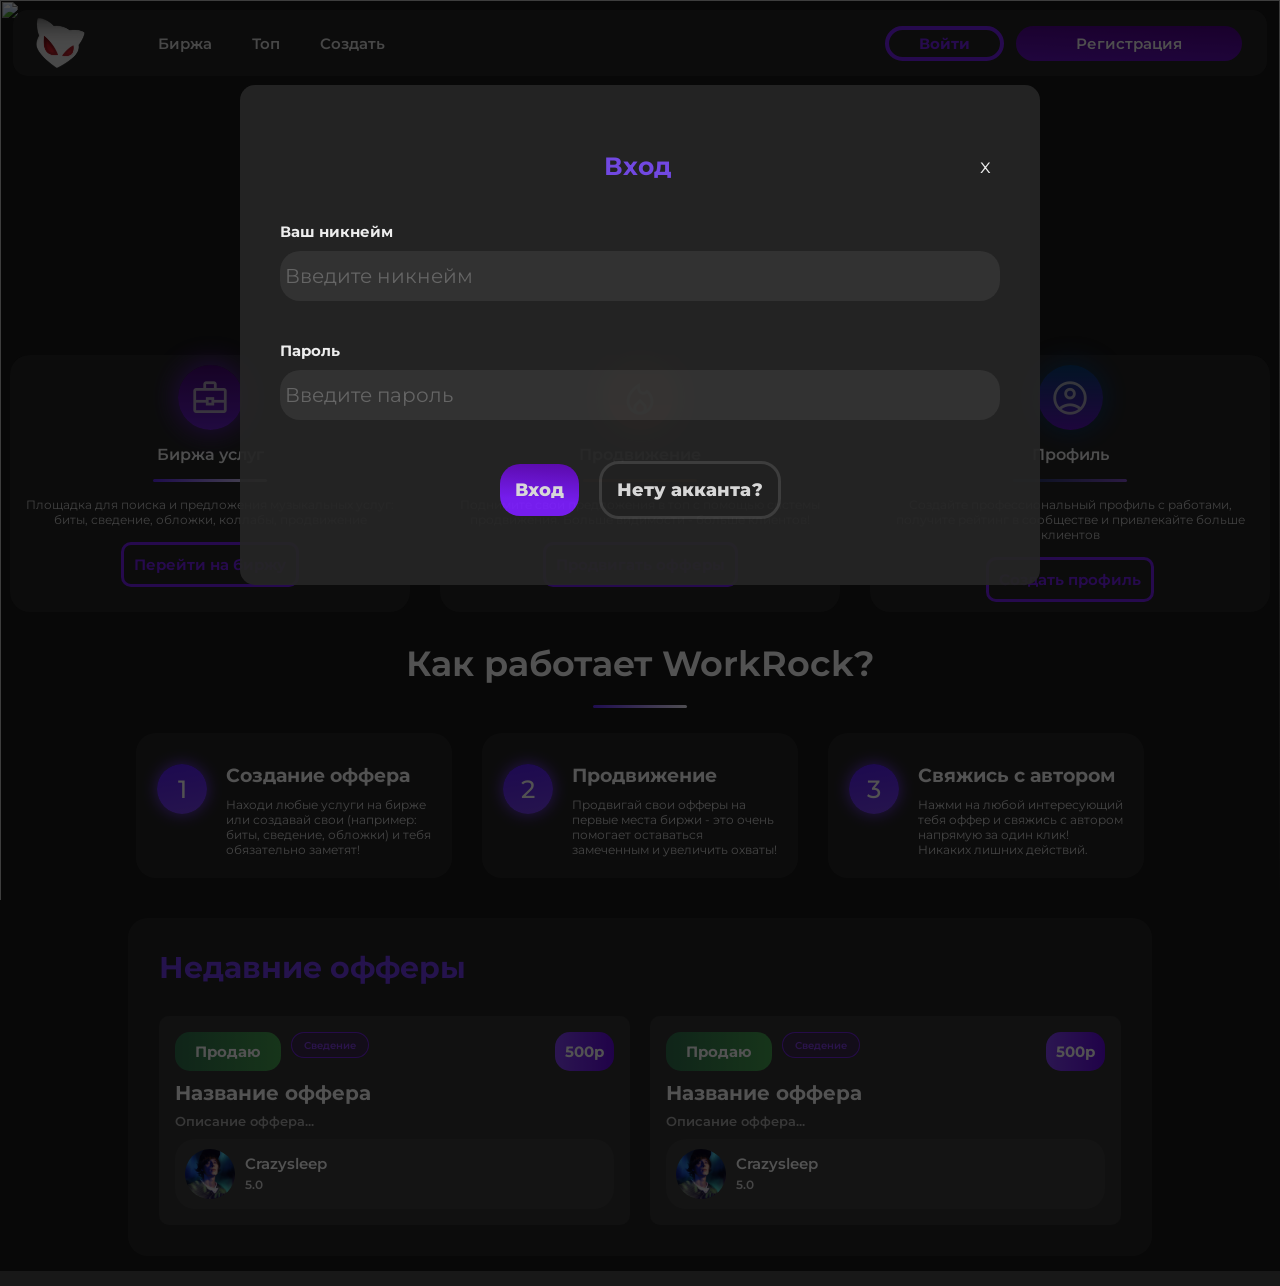
==== index.html @ 832df9e0 "Add files via upload" ====
<!doctype html>
<html lang="ru">
  <head>
    <meta charset="UTF-8" />
    <meta name="viewport" content="width=device-width, initial-scale=1.0" />
    <title>Главная страница</title>
    <link rel="stylesheet" href="/scss/index.css" />
    <link
      href="https://fonts.googleapis.com/css2?family=Material+Symbols+Outlined"
      rel="stylesheet"
    />
  </head>
  <body>
    <!-- шапка -->
    <header class="header">
      <div class="header_logo"></div>
      <div class="header_nav">
        <a href="" class="header_nav_a">Биржа</a>
        <a href="" class="header_nav_a">Топ</a>
        <a href="" class="header_nav_a">Создать</a>
      </div>
      <div class="header_register">
        <button class="header_register_a_vh modal_vhrg">Войти</button>
        <button class="header_register_a_rg modal_vhrg">Регистрация</button>
      </div>
    </header>

    <!-- гифка -->
    <div class="con_one">
      <div class="gif_con">
        <img
          class="gif"
          src="https://media1.giphy.com/media/v1.Y2lkPTc5MGI3NjExdjl0ODY4eGNld2w3MTBham90aWJibW5sY29uaXBnZmtyMDhxZHY2diZlcD12MV9pbnRlcm5hbF9naWZfYnlfaWQmY3Q9Zw/vyaf70QxWQuD8dFiej/giphy.gif"
          alt=""
        />
        <span class="gif_span"></span>
      </div>
    </div>

    <!-- блоки после гифки -->
    <div class="con_block">
      <div class="block block_one">
        <div class="block_ico_port bico">
          <span class="material-symbols-outlined"> business_center </span>
        </div>
        <div class="block_one_h1">Биржа услуг</div>
        <div class="block_one_line bline"></div>
        <div class="block_one_p">
          Площадка для поиска и предложения музыкальных услуг: биты, сведение,
          обложки, коллабы, продвижение
        </div>
        <a href="#" class="block_one_button">Перейти на биржу</a>
      </div>

      <div class="block block_two">
        <div class="block_ico_fire bico">
          <span class="material-symbols-outlined"> local_fire_department </span>
        </div>
        <div class="block_two_h1">Продвижение</div>
        <div class="block_two_line bline"></div>
        <div class="block_two_p">
          Поднимите свои предложения в топ с помощью системы продвижения. Больше
          видимости - больше клиентов!
        </div>
        <a href="#" class="block_two_button">Продвигать офферы</a>
      </div>

      <div class="block block_fre">
        <div class="block_ico_prof bico">
          <span class="material-symbols-outlined"> account_circle </span>
        </div>
        <div class="block_fre_h1">Профиль</div>
        <div class="block_fre_line bline"></div>
        <div class="block_fre_p">
          Создайте профессиональный профиль с работами, получите рейтинг в
          сообществе и привлекайте больше клиентов
        </div>
        <a href="#" class="block_fre_button">Создать профиль</a>
      </div>
    </div>

    <!-- блоки 1 , 2 ,3 -->
    <div class="con_block_two">
      <div class="con_block_two_top">
        <div class="con_block_two_top_h1">Как работает WorkRock?</div>
        <div class="con_block_two_top_line"></div>
      </div>
      <div class="con_block_two_grid">
        <div class="con_block_two_grid_block">
          <div class="con_block_two_grid_block_number">1</div>
          <div class="con_block_two_grid_block_info">
            <h1 class="con_block_two_grid_block_info_h1">Создание оффера</h1>
            <p class="con_block_two_grid_block_info_p">
              Находи любые услуги на бирже или создавай свои (например: биты,
              сведение, обложки) и тебя обязательно заметят!
            </p>
          </div>
        </div>
        <div class="con_block_two_grid_block">
          <div class="con_block_two_grid_block_number">2</div>
          <div class="con_block_two_grid_block_info">
            <h1 class="con_block_two_grid_block_info_h1">Продвижение</h1>
            <p class="con_block_two_grid_block_info_p">
              Продвигай свои офферы на первые места биржи - это очень помогает
              оставаться замеченным и увеличить охваты!
            </p>
          </div>
        </div>
        <div class="con_block_two_grid_block">
          <div class="con_block_two_grid_block_number">3</div>
          <div class="con_block_two_grid_block_info">
            <h1 class="con_block_two_grid_block_info_h1">Свяжись с автором</h1>
            <p class="con_block_two_grid_block_info_p">
              Нажми на любой интересующий тебя оффер и свяжись с автором
              напрямую за один клик! Никаких лишних действий.
            </p>
          </div>
        </div>
      </div>
    </div>

    <!-- офферы -->
    <div class="con_offers">
      <div class="con_offers_h1">Недавние офферы</div>
      <div class="con_offers_overfl">
        <div class="offer">
          <div class="offer_top">
            <div class="offer_top_block">Продаю</div>
            <div class="offer_top_block offtb">Сведение</div>
            <div class="offer_top_block offtbb">500р</div>
          </div>
          <div class="offer_h1">Название оффера</div>
          <div class="offer_p">Описание оффера...</div>
          <div class="offer_profile">
            <img src="/img/1.jpg" alt="" class="offer_profile_avatar" />
            <div class="offer_profile_con">
              <div class="offer_profile_con_nickname">Crazysleep</div>
              <div class="offer_profile_con_otziv">5.0</div>
            </div>
          </div>
        </div>
        <div class="offer">
          <div class="offer_top">
            <div class="offer_top_block">Продаю</div>
            <div class="offer_top_block offtb">Сведение</div>
            <div class="offer_top_block offtbb">500р</div>
          </div>
          <div class="offer_h1">Название оффера</div>
          <div class="offer_p">Описание оффера...</div>
          <div class="offer_profile">
            <img src="/img/1.jpg" alt="" class="offer_profile_avatar" />
            <div class="offer_profile_con">
              <div class="offer_profile_con_nickname">Crazysleep</div>
              <div class="offer_profile_con_otziv">5.0</div>
            </div>
          </div>
        </div>
      </div>
    </div>

    <!-- модальный блок-окно -->
    <div class="modal_con">
      <div class="modal_block">
        <div class="modal_con_h1rg">
          <h1 class="modal_block_h1rg">Регистрация</h1>
          <h1 class="modal_block_h1">x</h1>
        </div>
          <div class="modal_nick">
            <h1 class="modal_nick_h1">Ваш никнейм</h1>
            <input class="modal_nick_input" type="name" placeholder="Введите никнейм"/>
          </div>
          <div class="modal_pass">
            <h1 class="modal_pass_h1">Пароль</h1>
            <input class="modal_pass_input" type="password" placeholder="Введите пароль"/>
          </div>
          <div class="modal_2pass">
            <h1 class="modal_2pass_h1">Подтвердите пароль</h1>
            <input class="modal_2pass_input" type="password" placeholder="Введите снова пароль"/>
          </div>
          <div class="modal_tg">
            <div class="modal_tg_h1">Telegram для связи (обязательно)</div>
            <div class="modal_tg_con">
              <input type="text" class="modal_tg_con_input" value="@" placeholder="@nickname"/>
              <div class="modal_tg_con_p">
                Ссылка будет в вашем профиле. Можно изменить позже
              </div>
            </div>
          </div>
          <div class="modal_rg">
            <button class="modal_rg_rg">Зарегистрироваться</button>
            <button class="modal_rg_vh">Есть аккаунт?</button>
          </div>
        </div>
      </div>
    </div>

    <!-- модальное окно входа -->
      <div class="modal_con_rg">

      <div class="modal_con_rg_block">

        <div class="modal_con_rg_block_conh1">
          <h1 class="modal_con_rg_block_conh1_vh">Вход</h1>
          <h1 class="modal_con_rg_block_conh1_x">x</h1>
        </div>

          <div class="modal_con_rg_block_nick">
            <h1 class="modal_con_rg_block_nick_name">Ваш никнейм</h1>
            <input class="modal_con_rg_block_nick_inp" type="name" placeholder="Введите никнейм"/>
          </div>

          <div class="modal_con_rg_block_pass">
            <h1 class="modal_con_rg_block_pass_pass">Пароль</h1>
            <input class="modal_con_rg_block_pass_inp" type="password" placeholder="Введите пароль"/>
          </div>

          <div class="modal_con_rg_block_vh">
            <button class="modal_con_rg_block_vh_vhod">Вход</button>
            <button class="modal_con_rg_block_vh_vh">Нету акканта?</button>
          </div>

        </div>
      </div>
    </div>

    <script src="/js/index.js"></script>
  </body>
</html>
---- scss/index.css ----
@import url("https://fonts.googleapis.com/css2?family=Comfortaa:wght@300..700&family=Lato:ital,wght@0,100;0,300;0,400;0,700;0,900;1,100;1,300;1,400;1,700;1,900&family=Manuale:ital,wght@0,300..800;1,300..800&family=Montserrat:ital,wght@0,100..900;1,100..900&family=Roboto:ital,wght@0,100..900;1,100..900&display=swap");
body.no-scroll {
  overflow: hidden;
}

body {
  overflow-x: hidden;
  padding: 0 0 30px 0;
}

* {
  margin: 0;
  padding: 0;
  box-sizing: border-box;
  transition: all 0.2s;
  border: 0px;
  color: rgb(255, 255, 255);
  font-family: "Montserrat", sans-serif;
  font-size: 20px;
  font-weight: 400;
}

button {
  cursor: pointer;
}
button:hover {
  transform: scale(1.05);
}

a {
  text-decoration: none;
  color: white;
}

body {
  display: flex;
  flex-direction: column;
  justify-content: center;
  align-items: center;
  gap: normal;
  background: rgb(24, 24, 24);
  position: relative;
}

.header {
  display: flex;
  flex-direction: row;
  justify-content: space-between;
  align-items: center;
  gap: normal;
  width: 98%;
  height: 66px;
  background: rgb(40, 40, 40);
  top: 10px;
  z-index: 10;
  padding: 5px;
  border-radius: 15px;
  position: fixed;
  opacity: 95%;
}
@media (max-width: 900px) {
  .header {
    width: 98%;
    height: auto;
    padding: 10px;
  }
}
.header_logo {
  width: 55px;
  height: 50px;
  margin-left: 15px;
  background-image: url(/img/logo2.PNG);
  background-repeat: no-repeat;
  background-position: 50% 50%;
  background-size: cover;
  margin-right: 60px;
  cursor: pointer;
}
@media (max-width: 900px) {
  .header_logo {
    width: 35px;
    height: 30px;
  }
}
@media (max-width: 600px) {
  .header_logo {
    width: 30px;
    height: 20px;
  }
}
@media (max-width: 500px) {
  .header_logo {
    margin-left: 20px;
    padding: 0 0 0 30px;
  }
}
.header_logo:hover {
  transform: rotate(15deg);
}
.header_nav {
  display: flex;
  flex-direction: row;
  justify-content: normal;
  align-items: stretch;
  gap: 20px;
  margin-right: auto;
}
@media (max-width: 900px) {
  .header_nav {
    margin-right: 0px;
    display: flex;
    flex-direction: row;
    justify-content: normal;
    align-items: stretch;
    gap: 5px;
  }
}
@media (max-width: 500px) {
  .header_nav {
    margin-left: -80px;
  }
}
.header_nav_a {
  padding: 10px;
  border-radius: 10px;
  font-size: 15px;
  font-weight: 600;
  opacity: 0.9;
}
@media (max-width: 900px) {
  .header_nav_a {
    font-size: 10px;
  }
}
@media (max-width: 500px) {
  .header_nav_a {
    font-size: 8px;
  }
}
.header_nav_a:hover {
  background-color: rgba(140, 87, 219, 0.1568627451);
}
.header_register {
  display: flex;
  flex-direction: row;
  justify-content: center;
  align-items: center;
  gap: 12px;
  margin-right: 20px;
}
@media (max-width: 900px) {
  .header_register {
    margin-right: 1px;
  }
}
.header_register_a_vh {
  border: 4px solid rgb(126, 32, 255);
  background: rgba(82, 0, 142, 0);
  color: rgb(126, 32, 255);
  border-radius: 20px;
  padding: 4px 30px;
  text-align: center;
  font-size: 15px;
  font-weight: 700;
}
@media (max-width: 900px) {
  .header_register_a_vh {
    padding: 8px 10px;
    font-size: 10px;
    border: 1px solid rgb(126, 32, 255);
  }
}
@media (max-width: 500px) {
  .header_register_a_vh {
    padding: 5px 5px;
    font-size: 8px;
  }
}
.header_register_a_vh:hover {
  transform: scale(1.1);
}
.header_register_a_rg {
  border-radius: 20px;
  background: linear-gradient(182.62deg, rgb(82, 0, 142) -1.457%, rgb(114.69, 23.78, 225.97) 142.012%, rgb(126, 32, 255) 191.621%);
  padding: 8px 60px;
  text-align: center;
  font-size: 15px;
  font-weight: 600;
}
@media (max-width: 900px) {
  .header_register_a_rg {
    padding: 8px 20px;
    font-size: 10px;
  }
}
@media (max-width: 500px) {
  .header_register_a_rg {
    padding: 5px 5px;
    font-size: 8px;
  }
}
.header_register_a_rg:hover {
  transform: scale(1.05);
}

.gif_con {
  position: relative;
}
.gif_con .gif_span::after {
  content: "";
  width: 100vw;
  height: 900px;
  background: linear-gradient(180deg, rgba(255, 255, 255, 0) 0%, rgb(24, 24, 24) 100%);
  position: absolute;
  z-index: 1;
  bottom: 1px;
  left: 1px;
}
@media (max-width: 800px) {
  .gif_con .gif_span::after {
    width: 100vw;
    height: 500px;
  }
}
@media (max-width: 500px) {
  .gif_con .gif_span::after {
    width: 100vw;
    height: 300px;
  }
}
.gif_con .gif {
  width: 100vw;
  height: 900px;
}
@media (max-width: 800px) {
  .gif_con .gif {
    width: 100vw;
    height: 500px;
  }
}
@media (max-width: 500px) {
  .gif_con .gif {
    width: 100vw;
    height: 300px;
  }
}

.con_block {
  display: grid;
  grid-template-columns: 1fr 1fr 1fr;
  grid-template-rows: 1fr;
  gap: 30px;
  justify-content: normal;
  align-items: stretch;
  width: 77.8%;
  height: auto;
  margin-top: -550px;
  z-index: 2;
}
@media (max-width: 1300px) {
  .con_block {
    width: 100%;
    height: auto;
    padding: 0 10px;
  }
}
@media (max-width: 800px) {
  .con_block {
    margin-top: -250px;
  }
}
@media (max-width: 500px) {
  .con_block {
    display: grid;
    grid-template-columns: 1fr 1fr 1fr;
    grid-template-rows: 1fr;
    gap: 10px;
    justify-content: normal;
    align-items: stretch;
  }
}
@media (max-width: 500px) {
  .con_block {
    margin-top: -150px;
  }
}
.con_block .block {
  display: flex;
  flex-direction: column;
  justify-content: auto;
  align-items: center;
  gap: 20px;
  text-align: center;
  opacity: 0.95;
  border-radius: 20px;
  background: rgb(38, 38, 38);
  padding: 20px;
  cursor: pointer;
}
@media (max-width: 1300px) {
  .con_block .block {
    display: flex;
    flex-direction: column;
    justify-content: auto;
    align-items: center;
    gap: 15px;
    padding: 10px;
  }
}
@media (max-width: 500px) {
  .con_block .block {
    display: flex;
    flex-direction: column;
    justify-content: auto;
    align-items: center;
    gap: 10px;
  }
}
.con_block .block:hover {
  transform: scale(1.07);
  opacity: 1;
}
.con_block .block:hover .bico {
  border-radius: 30px;
  transform: rotate(10deg) scale(1.05);
  opacity: 1;
}
.con_block .block:hover .bline {
  width: 70%;
  height: 3px;
}
.con_block .block:hover .block_ico_port {
  box-shadow: 0 0 25px rgb(126, 32, 255);
}
.con_block .block:hover .block_ico_fire {
  box-shadow: 0 0 25px rgb(255, 94, 32);
}
.con_block .block:hover .block_ico_prof {
  box-shadow: 0 0 25px rgb(2, 95, 189);
}

.block_ico_port > .material-symbols-outlined, .block_ico_fire > .material-symbols-outlined, .block_ico_prof > .material-symbols-outlined {
  font-size: 3em;
  position: absolute;
  opacity: 0.8;
}
@media (max-width: 1300px) {
  .block_ico_port > .material-symbols-outlined, .block_ico_fire > .material-symbols-outlined, .block_ico_prof > .material-symbols-outlined {
    font-size: 2em;
  }
}
@media (max-width: 500px) {
  .block_ico_port > .material-symbols-outlined, .block_ico_fire > .material-symbols-outlined, .block_ico_prof > .material-symbols-outlined {
    font-size: 1em;
  }
}
.block_ico_port, .block_ico_fire, .block_ico_prof {
  display: flex;
  flex-direction: row;
  justify-content: center;
  align-items: center;
  gap: normal;
  width: 85px;
  height: 85px;
  background: linear-gradient(180deg, rgb(82, 0, 142), rgb(126, 32, 255) 100%);
  box-shadow: 0 0 30px rgb(126, 32, 255);
  padding: 10px;
  border-radius: 40px;
  opacity: 0.8;
  position: relative;
}
@media (max-width: 1300px) {
  .block_ico_port, .block_ico_fire, .block_ico_prof {
    width: 65px;
    height: 65px;
  }
}
@media (max-width: 500px) {
  .block_ico_port, .block_ico_fire, .block_ico_prof {
    width: 35px;
    height: 35px;
  }
}
.block_ico_fire {
  background: linear-gradient(180deg, rgb(142, 83, 0), rgb(255, 94, 32) 100%);
  box-shadow: 0 0 30px rgb(255, 94, 32);
}
.block_ico_prof {
  background: linear-gradient(180deg, rgb(0, 72, 142), rgb(110, 17, 237) 100%);
  box-shadow: 0 0 30px rgb(0, 72, 142);
}

.block_one_h1, .block_two_h1, .block_fre_h1 {
  font-size: 1.2em;
  font-weight: 600;
}
@media (max-width: 1300px) {
  .block_one_h1, .block_two_h1, .block_fre_h1 {
    font-size: 0.8em;
  }
}
@media (max-width: 500px) {
  .block_one_h1, .block_two_h1, .block_fre_h1 {
    font-size: 0.55em;
  }
}
.block_one_line, .block_two_line, .block_fre_line {
  width: 30%;
  height: 3px;
  border-radius: 4px;
  background-image: linear-gradient(90deg, #642bfd, #f6f3ff 100%);
}
@media (max-width: 500px) {
  .block_one_line, .block_two_line, .block_fre_line {
    width: 30%;
    height: 2px;
  }
}
.block_one_p, .block_two_p, .block_fre_p {
  text-align: center;
  font-size: 0.8em;
  opacity: 0.8;
}
@media (max-width: 1300px) {
  .block_one_p, .block_two_p, .block_fre_p {
    font-size: 0.6em;
  }
}
@media (max-width: 500px) {
  .block_one_p, .block_two_p, .block_fre_p {
    font-size: 0.35em;
  }
}
.block_one_button, .block_two_button, .block_fre_button {
  width: 280px;
  height: auto;
  padding: 15px;
  color: rgb(126, 32, 255);
  border: 3px solid rgb(126, 32, 255);
  border-radius: 20px;
  background: rgba(82, 0, 142, 0);
  font-weight: 650;
}
@media (max-width: 1300px) {
  .block_one_button, .block_two_button, .block_fre_button {
    width: auto;
    height: auto;
    padding: 10px;
    font-size: 15px;
    border-radius: 10px;
  }
}
@media (max-width: 500px) {
  .block_one_button, .block_two_button, .block_fre_button {
    width: auto;
    height: auto;
    padding: 5px;
    font-size: 7px;
    border-radius: 5px;
  }
}
.block_one_button:hover, .block_two_button:hover, .block_fre_button:hover {
  width: 260px;
  height: auto;
  padding: 15px;
}
.block_two_line {
  background: linear-gradient(90deg, #904223, #b5772a 100%);
}
.block_fre_line {
  background: linear-gradient(90deg, #16365d, #8c57db 100%);
}

.con_block_two {
  display: flex;
  flex-direction: column;
  justify-content: center;
  align-items: center;
  gap: normal;
  width: 100%;
  height: auto;
  padding: 10px;
  z-index: 5;
  margin-top: 20px;
}
@media (max-width: 500px) {
  .con_block_two {
    padding: 5px;
  }
}
.con_block_two_top {
  display: flex;
  flex-direction: column;
  justify-content: center;
  align-items: center;
  gap: 20px;
}
.con_block_two_top_h1 {
  font-size: 35px;
  font-weight: 650;
}
@media (max-width: 900px) {
  .con_block_two_top_h1 {
    font-size: 25px;
  }
}
@media (max-width: 500px) {
  .con_block_two_top_h1 {
    font-size: 15px;
  }
}
.con_block_two_top_line {
  width: 5%;
  height: 5px;
  border-radius: 4px;
  background: linear-gradient(90deg, #642bfd, #f6f3ff 100%);
}
@media (max-width: 1300px) {
  .con_block_two_top_line {
    width: 20%;
    height: 3px;
  }
}
.con_block_two_grid {
  display: grid;
  grid-template-columns: 1fr 1fr 1fr;
  grid-template-rows: auto;
  gap: 30px;
  justify-content: center;
  align-items: center;
  width: 80%;
  margin-top: 25px;
}
@media (max-width: 900px) {
  .con_block_two_grid {
    display: grid;
    grid-template-columns: 1fr 1fr 1fr;
    grid-template-rows: auto;
    gap: 10px;
    justify-content: center;
    align-items: center;
  }
}
.con_block_two_grid_block {
  display: flex;
  flex-direction: row;
  justify-content: space-between;
  align-items: stretch;
  gap: normal;
  cursor: pointer;
  border: 1px solid rgba(0, 0, 0, 0);
  padding: 20px;
  border-radius: 20px;
  background: rgb(38, 38, 38);
}
@media (max-width: 1300px) {
  .con_block_two_grid_block {
    gap: 10px;
  }
}
@media (max-width: 900px) {
  .con_block_two_grid_block {
    padding: 10px;
    gap: 10px;
  }
}
.con_block_two_grid_block:hover {
  border: 1px solid #8c57db;
}
.con_block_two_grid_block_number {
  display: flex;
  flex-direction: row;
  justify-content: center;
  align-items: center;
  gap: normal;
  width: 50px;
  height: 50px;
  margin-top: 10px;
  font-size: 25px;
  padding: 20px;
  font-weight: 500;
  background: linear-gradient(170.35deg, rgb(91, 30, 248) 5.345%, rgb(116, 60, 241) 91.776%);
  box-shadow: 0 0 15px rgb(116, 60, 241);
  border-radius: 50%;
}
@media (max-width: 900px) {
  .con_block_two_grid_block_number {
    width: 30px;
    height: 30px;
    font-size: 15px;
    padding: 10px;
  }
}
@media (max-width: 500px) {
  .con_block_two_grid_block_number {
    width: 20px;
    height: 20px;
    font-size: 10px;
    padding: 5px;
    margin-top: 0px;
  }
}
.con_block_two_grid_block_info {
  display: flex;
  flex-direction: column;
  justify-content: center;
  align-items: stretch;
  gap: 10px;
  width: 75%;
  height: 90%;
  margin-top: 20px;
}
@media (max-width: 500px) {
  .con_block_two_grid_block_info {
    margin-top: 0px;
  }
}
.con_block_two_grid_block_info_h1 {
  margin-right: auto;
  font-size: 19px;
  font-weight: 700;
  margin-top: -10px;
}
@media (max-width: 900px) {
  .con_block_two_grid_block_info_h1 {
    font-size: 13px;
  }
}
@media (max-width: 500px) {
  .con_block_two_grid_block_info_h1 {
    margin-top: 0px;
    font-size: 8px;
  }
}
.con_block_two_grid_block_info_p {
  font-size: 12px;
  opacity: 0.8;
}
@media (max-width: 900px) {
  .con_block_two_grid_block_info_p {
    font-size: 8px;
  }
}
@media (max-width: 500px) {
  .con_block_two_grid_block_info_p {
    font-size: 4px;
  }
}

.con_offers {
  display: flex;
  flex-direction: column;
  justify-content: space-between;
  align-items: stretch;
  gap: 30px;
  width: 80%;
  height: auto;
  margin-top: 30px;
  padding: 30px;
  background: rgb(38, 38, 38);
  border-radius: 20px;
  border: 1px solid rgba(102, 0, 255, 0);
  z-index: 5;
}
@media (max-width: 800px) {
  .con_offers {
    padding: 10px;
    display: flex;
    flex-direction: column;
    justify-content: space-between;
    align-items: stretch;
    gap: 10px;
    width: 95%;
    height: auto;
  }
}
.con_offers_h1 {
  font-size: 30px;
  font-weight: 700;
  color: #723af1;
}
.con_offers_overfl {
  display: flex;
  flex-direction: row;
  justify-content: center;
  align-items: stretch;
  gap: 20px;
  width: 100%;
  height: auto;
  border-radius: 15px;
}

.offer {
  width: 100%;
  height: auto;
  padding: 15px;
  border-radius: 10px;
  background: rgb(38, 38, 38);
  background: rgb(52, 52, 52);
  border: 1px solid rgba(102, 0, 255, 0);
  cursor: pointer;
}
@media (max-width: 800px) {
  .offer {
    padding: 10px;
  }
}
@media (max-width: 500px) {
  .offer {
    padding: 5px;
  }
}
.offer:hover {
  border: 1px solid #6600ff;
  transform: scale(1.02);
}
.offer_top {
  display: flex;
  flex-direction: row;
  justify-content: space-between;
  align-items: stretch;
  gap: normal;
}
.offer_top_block {
  padding: 10px 20px;
  font-size: 15px;
  border-radius: 15px;
  background: linear-gradient(270deg, rgb(71, 164, 80), rgb(48, 114, 79) 100%);
  font-weight: 700;
}
@media (max-width: 800px) {
  .offer_top_block {
    padding: 10px 10px;
    font-size: 10px;
  }
}
@media (max-width: 500px) {
  .offer_top_block {
    padding: 8px 8px;
    font-size: 8px;
  }
}
.offer_top .offtb {
  display: flex;
  flex-direction: row;
  justify-content: center;
  align-items: center;
  gap: normal;
  width: auto;
  height: 25px;
  font-weight: 600;
  padding: 12px;
  font-size: 10px;
  margin-right: auto;
  margin-left: 10px;
  box-sizing: border-box;
  border: 0.7px solid rgba(126, 32, 255, 0.85);
  border-radius: 15px;
  background: rgba(84, 9, 184, 0.2);
  color: rgb(132, 60, 233);
}
@media (max-width: 800px) {
  .offer_top .offtb {
    padding: 10px 10px;
    font-size: 10px;
  }
}
@media (max-width: 500px) {
  .offer_top .offtb {
    padding: 8px 8px;
    font-size: 8px;
  }
}
.offer_top .offtbb {
  font-weight: 700;
  padding: 10px;
  border-radius: 15px;
  background: linear-gradient(270deg, rgb(100, 7, 226) 0.422%, rgb(135, 69, 252) 100%);
  font-size: 15px;
}
@media (max-width: 800px) {
  .offer_top .offtbb {
    padding: 10px 10px;
    font-size: 10px;
  }
}
@media (max-width: 500px) {
  .offer_top .offtbb {
    padding: 8px 8px;
    font-size: 8px;
  }
}
.offer_h1 {
  margin-top: 10px;
  font-weight: 700;
  font-size: 20px;
}
@media (max-width: 800px) {
  .offer_h1 {
    font-size: 15px;
  }
}
@media (max-width: 500px) {
  .offer_h1 {
    font-size: 10px;
  }
}
.offer_p {
  margin-top: 8px;
  opacity: 0.6;
  text-align: left;
  font-weight: 600;
  font-size: 13px;
}
@media (max-width: 800px) {
  .offer_p {
    font-size: 10px;
  }
}
@media (max-width: 500px) {
  .offer_p {
    font-size: 8px;
  }
}
.offer_profile {
  display: flex;
  flex-direction: row;
  justify-content: normal;
  align-items: stretch;
  gap: normal;
  padding: 10px;
  border-radius: 20px;
  background: rgba(102, 102, 102, 0.2);
  margin-top: 10px;
}
@media (max-width: 800px) {
  .offer_profile {
    padding: 5px;
  }
}
@media (max-width: 500px) {
  .offer_profile {
    padding: 3px;
  }
}
.offer_profile_avatar {
  width: 50px;
  height: 50px;
  border-radius: 50%;
}
@media (max-width: 800px) {
  .offer_profile_avatar {
    width: 40px;
    height: 40px;
  }
}
@media (max-width: 500px) {
  .offer_profile_avatar {
    width: 30px;
    height: 30px;
  }
}
.offer_profile_con {
  margin-left: 10px;
}
.offer_profile_con_nickname {
  font-size: 15px;
  font-weight: 600;
  margin-top: 5px;
}
@media (max-width: 800px) {
  .offer_profile_con_nickname {
    font-size: 10px;
  }
}
@media (max-width: 500px) {
  .offer_profile_con_nickname {
    font-size: 8px;
  }
}
.offer_profile_con_otziv {
  font-size: 12px;
  opacity: 0.8;
  margin-top: 4px;
  font-weight: 600;
}
@media (max-width: 800px) {
  .offer_profile_con_otziv {
    font-size: 8px;
  }
}
@media (max-width: 500px) {
  .offer_profile_con_otziv {
    font-size: 5px;
  }
}

.modal_con {
  display: none;
  justify-content: center;
  width: 100%;
  height: 100%;
  position: absolute;
  z-index: 20;
  background-color: rgba(0, 0, 0, 0.678);
}
.modal_con .modal_block {
  display: flex;
  flex-direction: column;
  gap: 15px;
  position: fixed;
  z-index: 21;
  margin-top: 50px;
  width: 800px;
  border-radius: 15px;
  background: rgb(38, 38, 38);
  opacity: 0.93;
  padding: 40px;
}
@media (max-width: 1300px) {
  .modal_con .modal_block {
    width: 90%;
    box-shadow: 0 0 200px 50px black;
  }
}
@media (max-width: 500px) {
  .modal_con .modal_block {
    position: static;
  }
}
.modal_con .modal_block .modal_con_h1rg {
  display: flex;
  justify-content: center;
  align-items: center;
}
@media (max-width: 500px) {
  .modal_con .modal_block .modal_con_h1rg {
    gap: 60px;
    margin-bottom: 20px;
  }
}
.modal_con .modal_block .modal_con_h1rg .modal_block_h1rg,
.modal_con .modal_block .modal_con_h1rg .modal_block_h1rg_rg {
  margin-left: 40%;
  color: #7a4ef3;
  font-weight: 700;
  font-size: 25px;
}
.modal_con .modal_block .modal_block_h1 {
  display: flex;
  justify-content: center;
  align-items: center;
  margin-left: auto;
  border-radius: 50%;
  width: 30px;
  height: 30px;
  cursor: pointer;
}
@media (max-width: 500px) {
  .modal_con .modal_block .modal_block_h1 {
    margin-right: 100px;
  }
}
.modal_con .modal_block .modal_block_h1:hover {
  background-color: rgba(0, 0, 0, 0.322);
  transform: rotate(30deg);
}
.modal_con .modal_block .modal_nick,
.modal_con .modal_block .modal_pass,
.modal_con .modal_block .modal_2pass {
  gap: 5px;
  display: flex;
  flex-direction: column;
}
.modal_con .modal_block .modal_nick_h1,
.modal_con .modal_block .modal_nick .modal_nick_h1_rg,
.modal_con .modal_block .modal_nick .modal_pass_h1_rg,
.modal_con .modal_block .modal_pass_h1,
.modal_con .modal_block .modal_pass .modal_nick_h1_rg,
.modal_con .modal_block .modal_pass .modal_pass_h1_rg,
.modal_con .modal_block .modal_2pass_h1,
.modal_con .modal_block .modal_2pass .modal_nick_h1_rg,
.modal_con .modal_block .modal_2pass .modal_pass_h1_rg {
  font-size: 15px;
  font-weight: 700;
  margin-left: 8px;
}
.modal_con .modal_block .modal_nick_input,
.modal_con .modal_block .modal_nick .modal_nick_input_rg,
.modal_con .modal_block .modal_nick .modal_pass_input_rg,
.modal_con .modal_block .modal_pass_input,
.modal_con .modal_block .modal_pass .modal_nick_input_rg,
.modal_con .modal_block .modal_pass .modal_pass_input_rg,
.modal_con .modal_block .modal_2pass_input,
.modal_con .modal_block .modal_2pass .modal_nick_input_rg,
.modal_con .modal_block .modal_2pass .modal_pass_input_rg {
  border-radius: 20px;
  background: rgb(56, 56, 56);
  opacity: 0.9;
  height: 50px;
  padding: 5px;
}
.modal_con .modal_block .modal_tg {
  gap: 5px;
  display: flex;
  flex-direction: column;
}
.modal_con .modal_block .modal_tg_h1 {
  font-size: 16px;
  font-weight: 700;
  margin-left: 8px;
}
.modal_con .modal_block .modal_tg_con {
  gap: 5px;
  display: flex;
  flex-direction: column;
  padding: 10px;
  border: 2px solid rgb(50, 63, 78);
  border-radius: 20px;
  background: rgb(42, 49, 58);
  opacity: 0.9;
}
.modal_con .modal_block .modal_tg_con_input {
  width: 100%;
  height: 50px;
  border: 2px solid rgb(62, 85, 110);
  border-radius: 20px;
  background: linear-gradient(167.76deg, rgb(51, 64, 81) 34.271%, rgba(51, 64, 81, 0) 99.263%);
  opacity: 0.9;
}
.modal_con .modal_block .modal_tg_con_p {
  font-size: 15px;
  text-align: center;
  border-radius: 20px;
  background: rgb(39, 61, 89);
  opacity: 0.9;
  padding: 5px;
}
.modal_con .modal_block .modal_rg {
  display: flex;
  justify-content: center;
  align-content: center;
  gap: 20px;
}
@media (max-width: 1300px) {
  .modal_con .modal_block .modal_rg {
    display: flex;
    flex-direction: column;
    justify-content: center;
    align-content: center;
    gap: 10px;
  }
}
.modal_con .modal_block .modal_rg_rg {
  padding: 15px;
  border-radius: 20px;
  background: linear-gradient(183.34deg, rgb(82, 0, 142) -38.98%, rgb(126, 32, 255) 67.52%);
  color: rgb(232, 232, 232);
  font-size: 18px;
  font-weight: 800;
}
@media (max-width: 800px) {
  .modal_con .modal_block .modal_rg_rg {
    font-size: 15px;
    padding: 10px;
    border-radius: 10px;
  }
}
.modal_con .modal_block .modal_rg_vh {
  padding: 15px;
  border-radius: 20px;
  border: 3px solid rgb(66, 66, 66);
  background: rgb(36, 36, 36);
  color: rgb(232, 232, 232);
  font-size: 18px;
  font-weight: 800;
}
@media (max-width: 800px) {
  .modal_con .modal_block .modal_rg_vh {
    font-size: 15px;
    padding: 10px;
    border-radius: 10px;
  }
}

.modal_con_rg {
  display: flex;
  justify-content: center;
  width: 100%;
  height: 100%;
  position: absolute;
  z-index: 20;
  background-color: rgba(0, 0, 0, 0.678);
}
.modal_con_rg_block {
  display: flex;
  justify-content: space-evenly;
  flex-direction: column;
  gap: 15px;
  position: fixed;
  z-index: 21;
  margin-top: 100px;
  width: 800px;
  height: 500px;
  border-radius: 15px;
  background: rgb(38, 38, 38);
  opacity: 0.93;
  padding: 40px;
}
@media (max-width: 800px) {
  .modal_con_rg_block {
    width: 90%;
    height: 500px;
  }
}
.modal_con_rg_block_conh1 {
  display: flex;
  justify-content: space-between;
  align-items: center;
  gap: 20px;
}
.modal_con_rg_block_conh1_vh {
  color: #7a4ef3;
  font-weight: 700;
  font-size: 25px;
  margin-left: 45%;
}
.modal_con_rg_block_conh1_x {
  display: flex;
  justify-content: center;
  align-items: center;
  margin-left: auto;
  border-radius: 50%;
  width: 30px;
  height: 30px;
  cursor: pointer;
}
.modal_con_rg_block_conh1_x:hover {
  transform: rotate(30deg);
  background-color: rgba(0, 0, 0, 0.263);
  border-radius: 50%;
}
.modal_con_rg_block_nick,
.modal_con_rg .modal_con_rg_block_pass {
  display: flex;
  flex-direction: column;
  gap: 10px;
}
.modal_con_rg_block_nick_name,
.modal_con_rg_block_nick .modal_con_rg_block_pass_pass,
.modal_con_rg .modal_con_rg_block_pass_name,
.modal_con_rg .modal_con_rg_block_pass .modal_con_rg_block_pass_pass {
  font-size: 15px;
  font-weight: 700;
}
.modal_con_rg_block_nick_inp,
.modal_con_rg_block_nick .odal_con_rg_block_pass_inp,
.modal_con_rg .modal_con_rg_block_pass_inp,
.modal_con_rg .modal_con_rg_block_pass .odal_con_rg_block_pass_inp {
  border-radius: 20px;
  background: rgb(56, 56, 56);
  opacity: 0.9;
  height: 50px;
  padding: 5px;
}
.modal_con_rg_block_vh {
  display: flex;
  gap: 20px;
  justify-content: center;
  align-items: center;
}
.modal_con_rg_block_vh_vhod {
  padding: 15px;
  border-radius: 20px;
  background: linear-gradient(183.34deg, rgb(82, 0, 142) -38.98%, rgb(126, 32, 255) 67.52%);
  color: rgb(232, 232, 232);
  font-size: 18px;
  font-weight: 800;
}
.modal_con_rg_block_vh_vh {
  padding: 15px;
  border-radius: 20px;
  border: 3px solid rgb(66, 66, 66);
  background: rgb(36, 36, 36);
  color: rgb(232, 232, 232);
  font-size: 18px;
  font-weight: 800;
}
@media (max-width: 800px) {
  .modal_con_rg_block_vh_vh {
    font-size: 15px;
  }
}/*# sourceMappingURL=index.css.map */
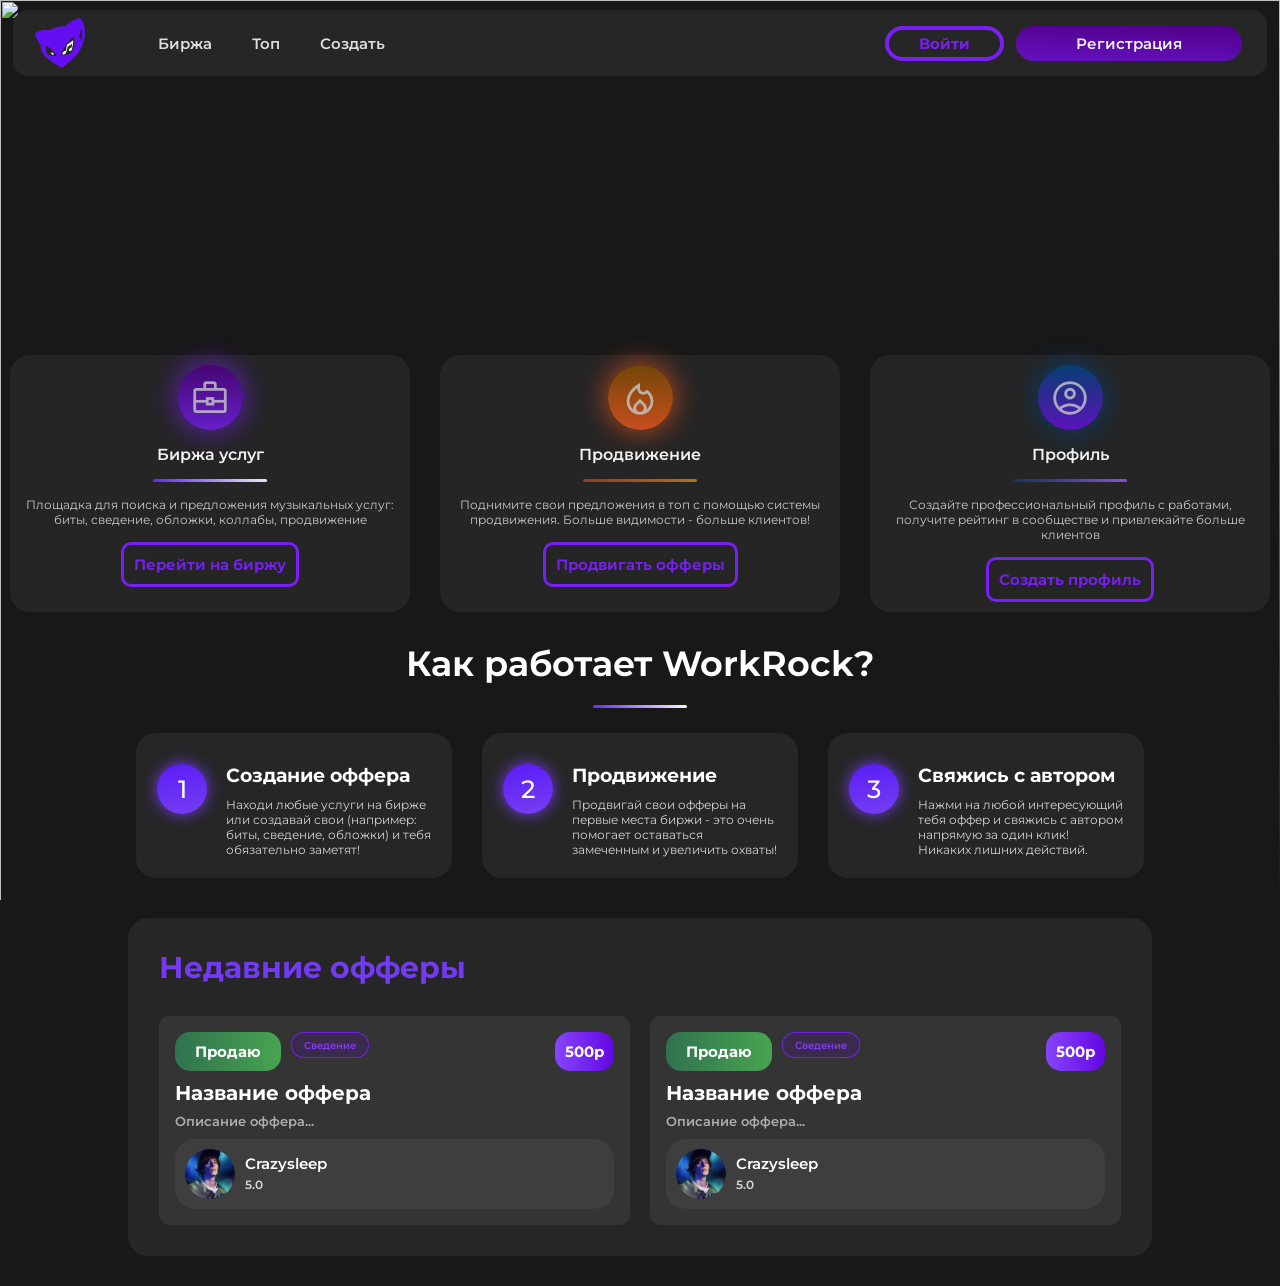
==== commit 7c4638f1: "Add files via upload" ====
--- a/index.html
+++ b/index.html
@@ -1,228 +1,22 @@
 <!doctype html>
 <html lang="ru">
-  <head>
-    <meta charset="UTF-8" />
-    <meta name="viewport" content="width=device-width, initial-scale=1.0" />
-    <title>Главная страница</title>
-    <link rel="stylesheet" href="/scss/index.css" />
-    <link
-      href="https://fonts.googleapis.com/css2?family=Material+Symbols+Outlined"
-      rel="stylesheet"
-    />
-  </head>
-  <body>
-    <!-- шапка -->
-    <header class="header">
-      <div class="header_logo"></div>
-      <div class="header_nav">
-        <a href="" class="header_nav_a">Биржа</a>
-        <a href="" class="header_nav_a">Топ</a>
-        <a href="" class="header_nav_a">Создать</a>
-      </div>
-      <div class="header_register">
-        <button class="header_register_a_vh modal_vhrg">Войти</button>
-        <button class="header_register_a_rg modal_vhrg">Регистрация</button>
-      </div>
-    </header>
+   <head>
+      <meta charset="UTF-8" />
+      <meta name="viewport" content="width=device-width, initial-scale=1.0" />
+      <title>Redirect...</title>
 
-    <!-- гифка -->
-    <div class="con_one">
-      <div class="gif_con">
-        <img
-          class="gif"
-          src="https://media1.giphy.com/media/v1.Y2lkPTc5MGI3NjExdjl0ODY4eGNld2w3MTBham90aWJibW5sY29uaXBnZmtyMDhxZHY2diZlcD12MV9pbnRlcm5hbF9naWZfYnlfaWQmY3Q9Zw/vyaf70QxWQuD8dFiej/giphy.gif"
-          alt=""
-        />
-        <span class="gif_span"></span>
-      </div>
-    </div>
+      <!-- редирект без JS -->
+      <meta http-equiv="refresh" content="0; url=./indexx/index.html" />
+   </head>
+   <body>
+      <p>
+         Переходим на сайт… Если не перекинуло —
+         <a href="./indexx/index.html">нажми сюда</a>.
+      </p>
 
-    <!-- блоки после гифки -->
-    <div class="con_block">
-      <div class="block block_one">
-        <div class="block_ico_port bico">
-          <span class="material-symbols-outlined"> business_center </span>
-        </div>
-        <div class="block_one_h1">Биржа услуг</div>
-        <div class="block_one_line bline"></div>
-        <div class="block_one_p">
-          Площадка для поиска и предложения музыкальных услуг: биты, сведение,
-          обложки, коллабы, продвижение
-        </div>
-        <a href="#" class="block_one_button">Перейти на биржу</a>
-      </div>
-
-      <div class="block block_two">
-        <div class="block_ico_fire bico">
-          <span class="material-symbols-outlined"> local_fire_department </span>
-        </div>
-        <div class="block_two_h1">Продвижение</div>
-        <div class="block_two_line bline"></div>
-        <div class="block_two_p">
-          Поднимите свои предложения в топ с помощью системы продвижения. Больше
-          видимости - больше клиентов!
-        </div>
-        <a href="#" class="block_two_button">Продвигать офферы</a>
-      </div>
-
-      <div class="block block_fre">
-        <div class="block_ico_prof bico">
-          <span class="material-symbols-outlined"> account_circle </span>
-        </div>
-        <div class="block_fre_h1">Профиль</div>
-        <div class="block_fre_line bline"></div>
-        <div class="block_fre_p">
-          Создайте профессиональный профиль с работами, получите рейтинг в
-          сообществе и привлекайте больше клиентов
-        </div>
-        <a href="#" class="block_fre_button">Создать профиль</a>
-      </div>
-    </div>
-
-    <!-- блоки 1 , 2 ,3 -->
-    <div class="con_block_two">
-      <div class="con_block_two_top">
-        <div class="con_block_two_top_h1">Как работает WorkRock?</div>
-        <div class="con_block_two_top_line"></div>
-      </div>
-      <div class="con_block_two_grid">
-        <div class="con_block_two_grid_block">
-          <div class="con_block_two_grid_block_number">1</div>
-          <div class="con_block_two_grid_block_info">
-            <h1 class="con_block_two_grid_block_info_h1">Создание оффера</h1>
-            <p class="con_block_two_grid_block_info_p">
-              Находи любые услуги на бирже или создавай свои (например: биты,
-              сведение, обложки) и тебя обязательно заметят!
-            </p>
-          </div>
-        </div>
-        <div class="con_block_two_grid_block">
-          <div class="con_block_two_grid_block_number">2</div>
-          <div class="con_block_two_grid_block_info">
-            <h1 class="con_block_two_grid_block_info_h1">Продвижение</h1>
-            <p class="con_block_two_grid_block_info_p">
-              Продвигай свои офферы на первые места биржи - это очень помогает
-              оставаться замеченным и увеличить охваты!
-            </p>
-          </div>
-        </div>
-        <div class="con_block_two_grid_block">
-          <div class="con_block_two_grid_block_number">3</div>
-          <div class="con_block_two_grid_block_info">
-            <h1 class="con_block_two_grid_block_info_h1">Свяжись с автором</h1>
-            <p class="con_block_two_grid_block_info_p">
-              Нажми на любой интересующий тебя оффер и свяжись с автором
-              напрямую за один клик! Никаких лишних действий.
-            </p>
-          </div>
-        </div>
-      </div>
-    </div>
-
-    <!-- офферы -->
-    <div class="con_offers">
-      <div class="con_offers_h1">Недавние офферы</div>
-      <div class="con_offers_overfl">
-        <div class="offer">
-          <div class="offer_top">
-            <div class="offer_top_block">Продаю</div>
-            <div class="offer_top_block offtb">Сведение</div>
-            <div class="offer_top_block offtbb">500р</div>
-          </div>
-          <div class="offer_h1">Название оффера</div>
-          <div class="offer_p">Описание оффера...</div>
-          <div class="offer_profile">
-            <img src="/img/1.jpg" alt="" class="offer_profile_avatar" />
-            <div class="offer_profile_con">
-              <div class="offer_profile_con_nickname">Crazysleep</div>
-              <div class="offer_profile_con_otziv">5.0</div>
-            </div>
-          </div>
-        </div>
-        <div class="offer">
-          <div class="offer_top">
-            <div class="offer_top_block">Продаю</div>
-            <div class="offer_top_block offtb">Сведение</div>
-            <div class="offer_top_block offtbb">500р</div>
-          </div>
-          <div class="offer_h1">Название оффера</div>
-          <div class="offer_p">Описание оффера...</div>
-          <div class="offer_profile">
-            <img src="/img/1.jpg" alt="" class="offer_profile_avatar" />
-            <div class="offer_profile_con">
-              <div class="offer_profile_con_nickname">Crazysleep</div>
-              <div class="offer_profile_con_otziv">5.0</div>
-            </div>
-          </div>
-        </div>
-      </div>
-    </div>
-
-    <!-- модальный блок-окно -->
-    <div class="modal_con">
-      <div class="modal_block">
-        <div class="modal_con_h1rg">
-          <h1 class="modal_block_h1rg">Регистрация</h1>
-          <h1 class="modal_block_h1">x</h1>
-        </div>
-          <div class="modal_nick">
-            <h1 class="modal_nick_h1">Ваш никнейм</h1>
-            <input class="modal_nick_input" type="name" placeholder="Введите никнейм"/>
-          </div>
-          <div class="modal_pass">
-            <h1 class="modal_pass_h1">Пароль</h1>
-            <input class="modal_pass_input" type="password" placeholder="Введите пароль"/>
-          </div>
-          <div class="modal_2pass">
-            <h1 class="modal_2pass_h1">Подтвердите пароль</h1>
-            <input class="modal_2pass_input" type="password" placeholder="Введите снова пароль"/>
-          </div>
-          <div class="modal_tg">
-            <div class="modal_tg_h1">Telegram для связи (обязательно)</div>
-            <div class="modal_tg_con">
-              <input type="text" class="modal_tg_con_input" value="@" placeholder="@nickname"/>
-              <div class="modal_tg_con_p">
-                Ссылка будет в вашем профиле. Можно изменить позже
-              </div>
-            </div>
-          </div>
-          <div class="modal_rg">
-            <button class="modal_rg_rg">Зарегистрироваться</button>
-            <button class="modal_rg_vh">Есть аккаунт?</button>
-          </div>
-        </div>
-      </div>
-    </div>
-
-    <!-- модальное окно входа -->
-      <div class="modal_con_rg">
-
-      <div class="modal_con_rg_block">
-
-        <div class="modal_con_rg_block_conh1">
-          <h1 class="modal_con_rg_block_conh1_vh">Вход</h1>
-          <h1 class="modal_con_rg_block_conh1_x">x</h1>
-        </div>
-
-          <div class="modal_con_rg_block_nick">
-            <h1 class="modal_con_rg_block_nick_name">Ваш никнейм</h1>
-            <input class="modal_con_rg_block_nick_inp" type="name" placeholder="Введите никнейм"/>
-          </div>
-
-          <div class="modal_con_rg_block_pass">
-            <h1 class="modal_con_rg_block_pass_pass">Пароль</h1>
-            <input class="modal_con_rg_block_pass_inp" type="password" placeholder="Введите пароль"/>
-          </div>
-
-          <div class="modal_con_rg_block_vh">
-            <button class="modal_con_rg_block_vh_vhod">Вход</button>
-            <button class="modal_con_rg_block_vh_vh">Нету акканта?</button>
-          </div>
-
-        </div>
-      </div>
-    </div>
-
-    <script src="/js/index.js"></script>
-  </body>
+      <!-- запасной редирект -->
+      <script>
+         window.location.replace("./indexx/index.html");
+      </script>
+   </body>
 </html>
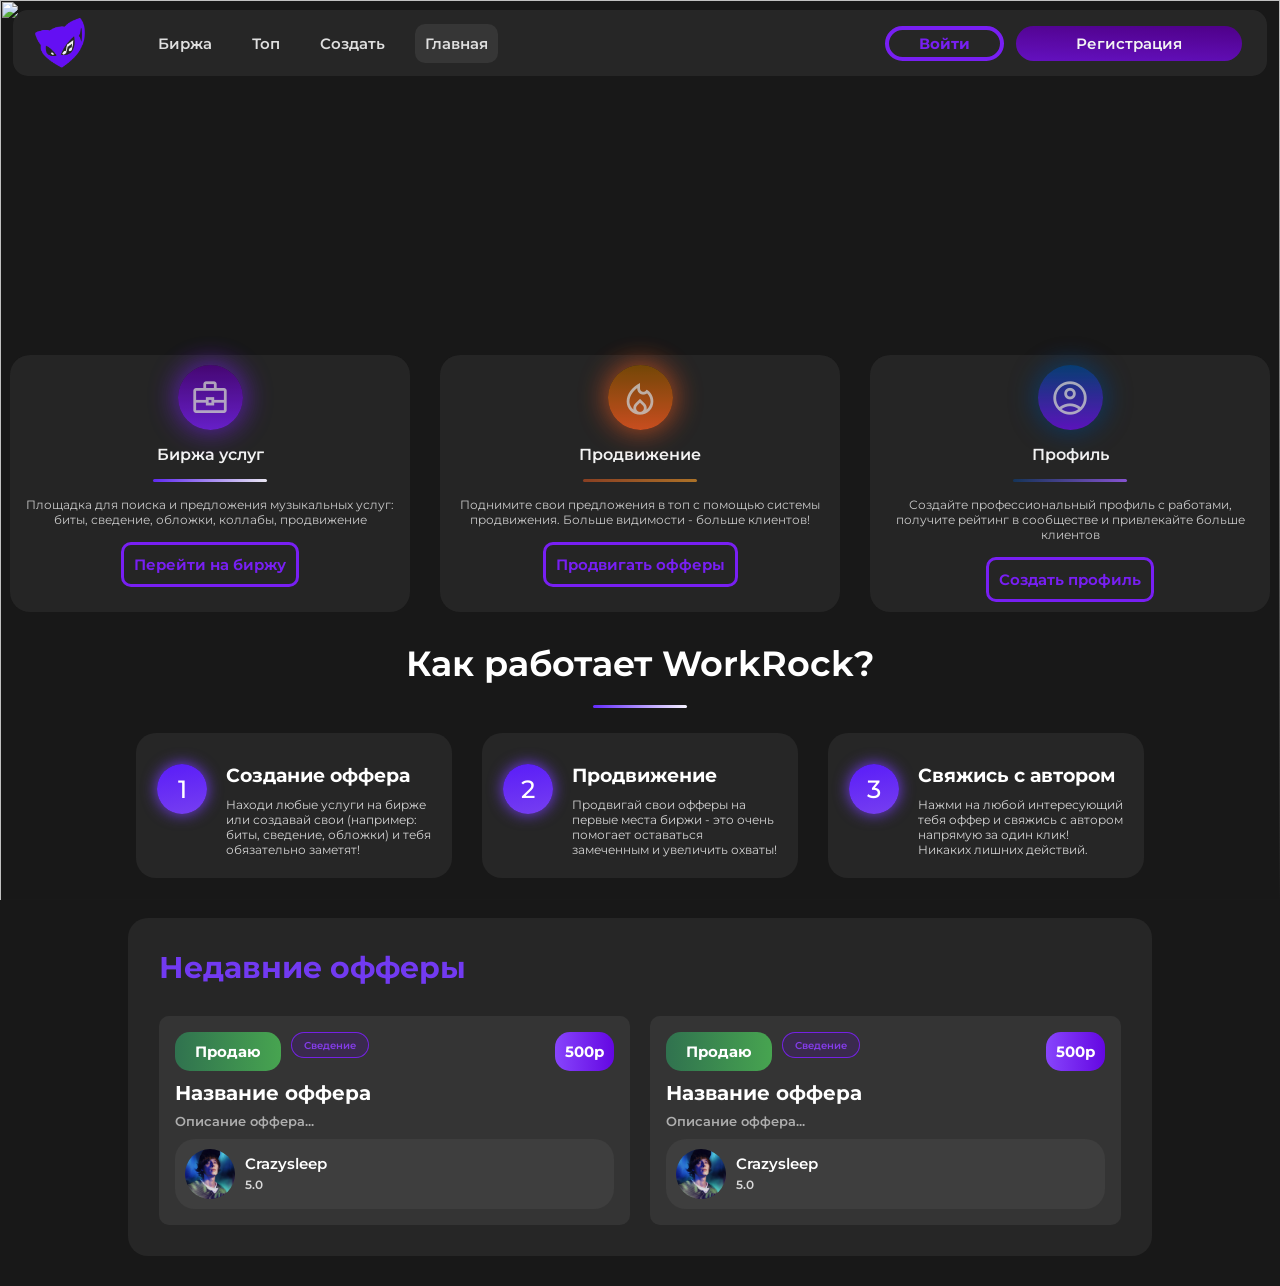
==== commit 4f64c3ca: "Add files via upload" ====
--- a/index.html
+++ b/index.html
@@ -9,11 +9,42 @@
       <meta http-equiv="refresh" content="0; url=./indexx/index.html" />
    </head>
    <body>
-      <p>
-         Переходим на сайт… Если не перекинуло —
-         <a href="./indexx/index.html">нажми сюда</a>.
+      <p class="p">
+         Загрузка сайта… Если не перекинуло —
+         <a href="./indexx/index.html" class="p_a">нажми сюда</a>
+         <br />
+         <img src="logo.png" alt="Logo" />
       </p>
 
+      <style>
+         * {
+            box-sizing: border-box;
+         }
+
+         body {
+            background-color: rgb(20, 21, 37);
+            padding: 50px;
+            display: flex;
+            justify-content: center;
+            align-items: center;
+         }
+
+         .p {
+            color: white;
+            padding: 20px;
+            background-color: rgba(0, 0, 0, 0.301);
+            border-radius: 20px;
+         }
+         .p_a {
+            text-decoration: none;
+            font-size: 30px;
+         }
+         img {
+            width: 100px;
+            margin-left: 170px;
+            margin-top: 40px;
+         }
+      </style>
       <!-- запасной редирект -->
       <script>
          window.location.replace("./indexx/index.html");
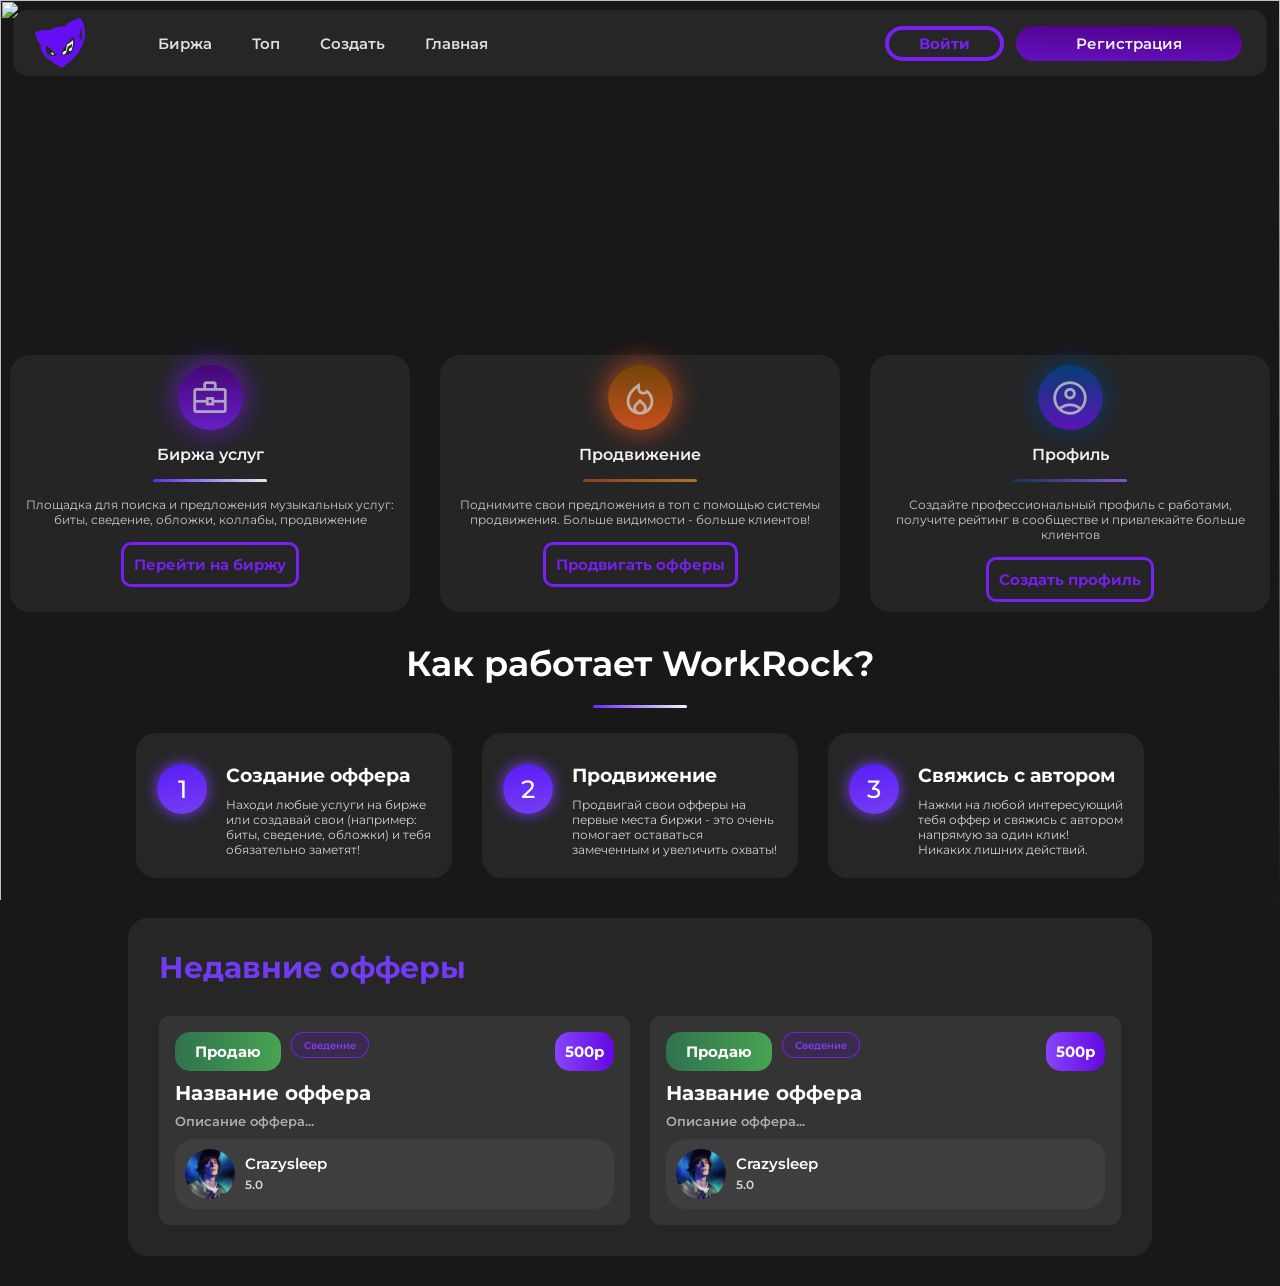
==== commit 2161870b: "Add files via upload" ====
--- a/index.html
+++ b/index.html
@@ -9,42 +9,11 @@
       <meta http-equiv="refresh" content="0; url=./indexx/index.html" />
    </head>
    <body>
-      <p class="p">
-         Загрузка сайта… Если не перекинуло —
-         <a href="./indexx/index.html" class="p_a">нажми сюда</a>
-         <br />
-         <img src="logo.png" alt="Logo" />
+      <p>
+         Переходим на сайт… Если не перекинуло —
+         <a href="./indexx/index.html">нажми сюда</a>.
       </p>
 
-      <style>
-         * {
-            box-sizing: border-box;
-         }
-
-         body {
-            background-color: rgb(20, 21, 37);
-            padding: 50px;
-            display: flex;
-            justify-content: center;
-            align-items: center;
-         }
-
-         .p {
-            color: white;
-            padding: 20px;
-            background-color: rgba(0, 0, 0, 0.301);
-            border-radius: 20px;
-         }
-         .p_a {
-            text-decoration: none;
-            font-size: 30px;
-         }
-         img {
-            width: 100px;
-            margin-left: 170px;
-            margin-top: 40px;
-         }
-      </style>
       <!-- запасной редирект -->
       <script>
          window.location.replace("./indexx/index.html");
